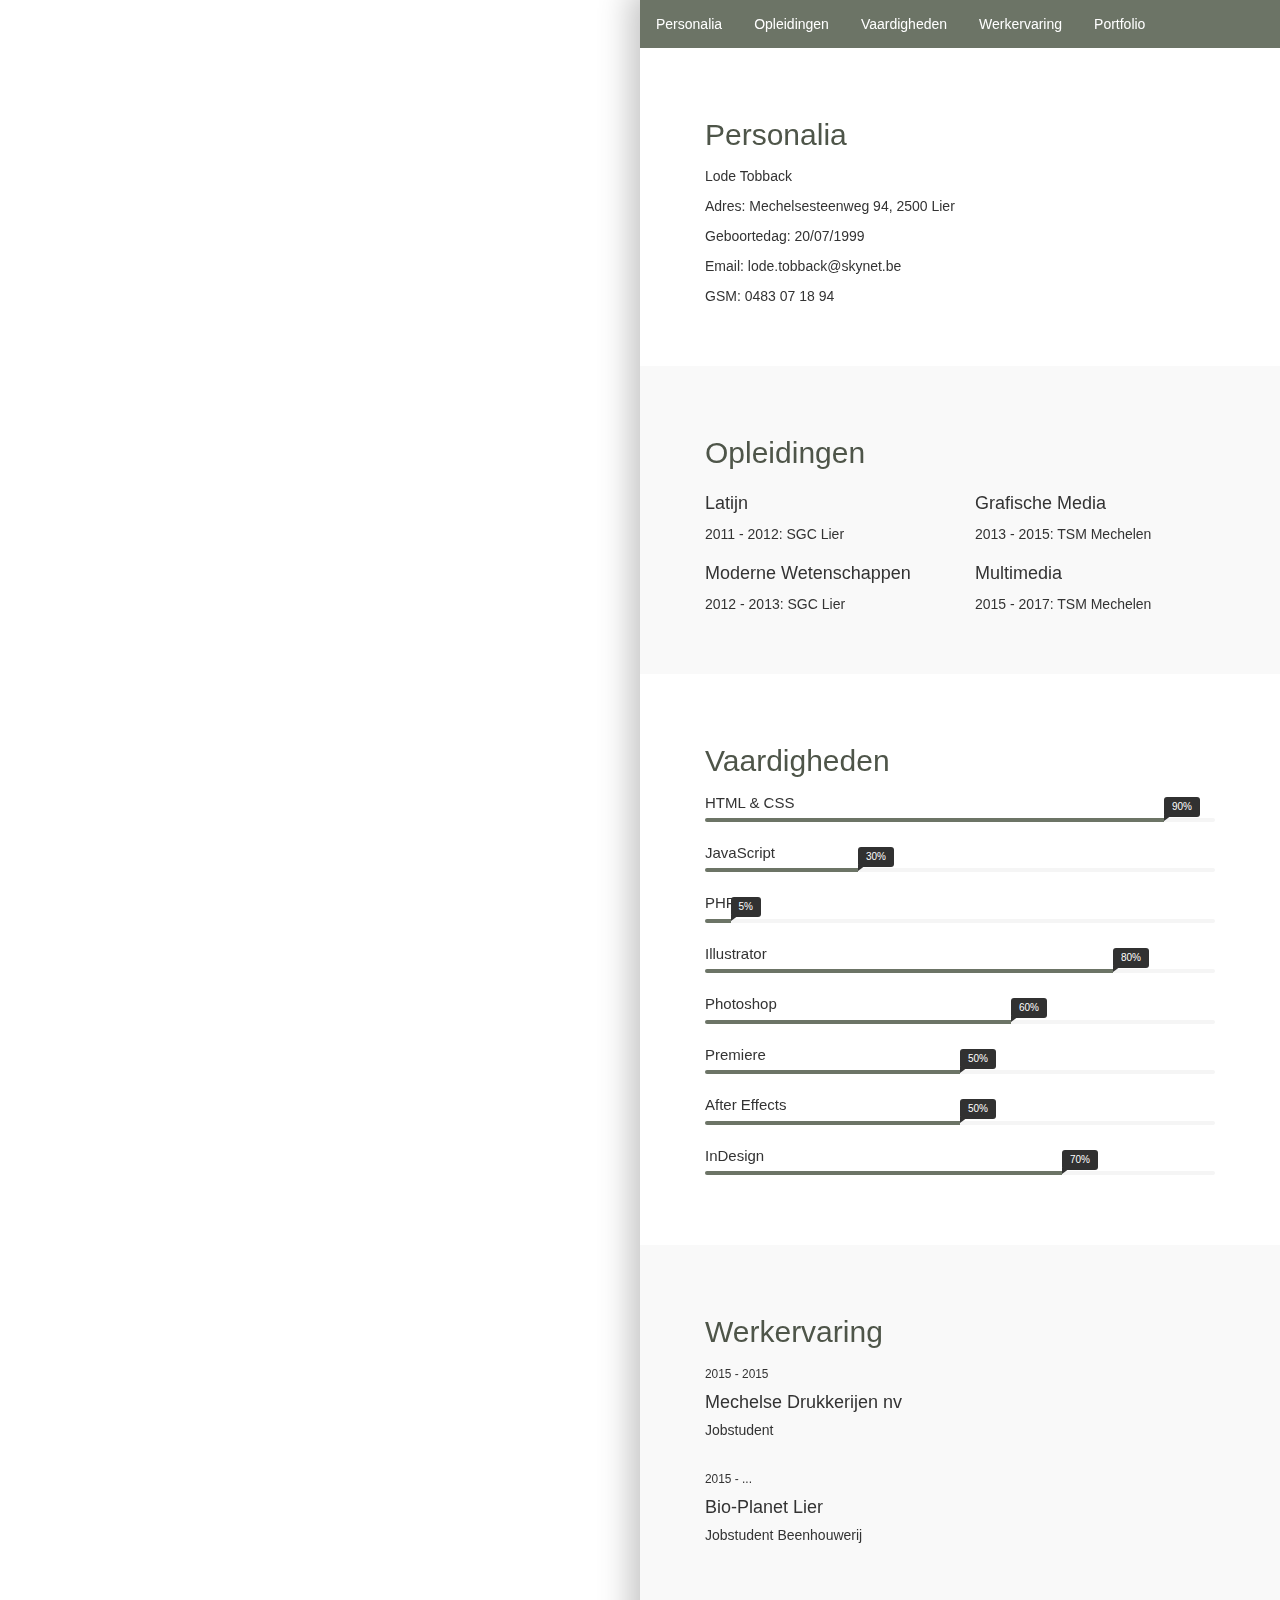
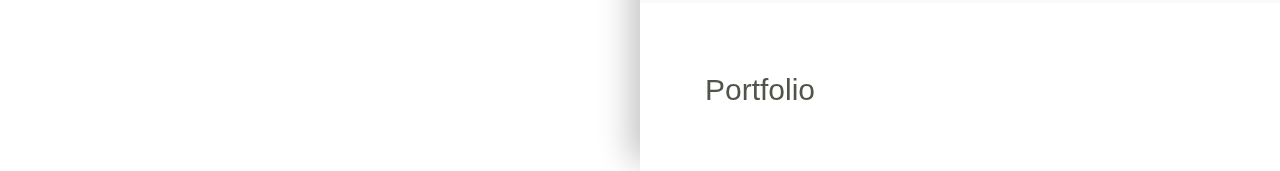
==== index.html @ f1d3b3cc "portfolio" ====
<!DOCTYPE html>
<html lang="nl">
<head>
 		  <!-- BASIS
          –––––––––––––––––––––––––––––––––––––––––––––––––– -->
		  <meta charset="utf-8">
		  <title>Lode Tobback</title>
		  <meta name="description" content="Lode Tobback">
		  <meta name="author" content="Lode Tobback"><meta name="Keywords" content="lode tobback" />
          <meta name="Description" content="" />
          <link rel="icon" href="img/favicon.gif" />
  
		  <!-- Mobile Specific Metas (responsive)
		   –––––––––––––––––––––––––––––––––––––––––––––––––– -->
		   <meta name="viewport" content="width=device-width, initial-scale=1">
  
		  <!-- CSS
		  –––––––––––––––––––––––––––––––––––––––––––––––––– -->
      <link href="css/font-awesome.min.css" rel="stylesheet">
      <link href="css/bootstrap.min.css" rel="stylesheet">
      <link href="css/style.css" rel="stylesheet">
  
		  <!-- SCRIPT
           –––––––––––––––––––––––––––––––––––––––––––––––––– -->
           <script src="http://ajax.googleapis.com/ajax/libs/jquery/2.0.0/jquery.min.js"></script>

</head>
<body>
<div class="container">
    <div class="columns-block">


        <!-- HEADER / FOTO
        –––––––––––––––––––––––––––––––––––––––––––––––––– -->
           
        <div class="left-col-block blocks">
            <header class="header">
                <div class="info">
                    <h1>Lode Tobback</h1>
                    <p>Student Multimedia @AHS Gent</p>
                </div>
                <div class="profile-img"></div>
            </header>
        </div>

        <!-- RECHTER CONTAINER
        –––––––––––––––––––––––––––––––––––––––––––––––––– -->

        <div class="right-col-block blocks">

         <!-- NAV
        –––––––––––––––––––––––––––––––––––––––––––––––––– -->

                <div class="nav">
                        <ul>
                            <li><a href="#over">Personalia</a></li>
                            <li><a href="#opleiding">Opleidingen</a></li>
                            <li><a href="#vaardigheden">Vaardigheden</a></li>
                            <li><a href="#ervaringen">Werkervaring</a></li>
                            <li><a href="#portfolio">Portfolio</a></li>
                          </ul>
                    </div>

        <!-- PERSONALIA
        –––––––––––––––––––––––––––––––––––––––––––––––––– -->

            <section class="intro section-wrapper">
                <div class="container-fluid">
                    <div class="row" id="over">
                        <div class="col-md-12">
                            <div class="section-title">
                                <h2>Personalia</h2>
                            </div>
                        </div>
                        <div class="col-md-12">
                                <p>Lode Tobback</p>
                                
                                <p>Adres: Mechelsesteenweg 94, 2500 Lier</p>
                                
                                <p>Geboortedag: 20/07/1999</p>
                                
                                <p>Email: lode.tobback@skynet.be</p>
                                
                                <p>GSM: 0483 07 18 94</p>


                        </div>
                    </div>
                </div>
            </section>
            
        <!-- OPLEIDINGEN
        –––––––––––––––––––––––––––––––––––––––––––––––––– -->

            <section class="expertise-wrapper section-wrapper gray-bg">
                <div class="container-fluid">
                    <div class="row" id="opleiding">
                        <div class="col-md-12">
                            <div class="section-title">
                                <h2>Opleidingen</h2>
                            </div>
                        </div>
                    </div>
            
                    <div class="row">
                        <div class="col-md-6">
                                <div class="expertise-item">
                                <h4>Latijn</h4>
                                <p>2011 - 2012: SGC Lier</p>
                                </div>
                        </div>
                        <div class="col-md-6">
                                <div class="expertise-item">
                                <h4>Grafische Media</h4>
                                <p>2013 - 2015:  TSM Mechelen</p>
                                </div>
                        </div>
                    </div>

                    <div class="row">
                        <div class="col-md-6">
                                <div class="expertise-item">
                                <h4>Moderne Wetenschappen</h4>
                                <p>2012 - 2013:  SGC Lier</p>
                            </div>
                        </div>
            
                        <div class="col-md-6">
                                <div class="expertise-item">
                                <h4>Multimedia</h4>
                                <p>2015 - 2017:  TSM Mechelen</p>
                                </div>
                        </div>
                    </div>
                </div>
            </section>


        <!-- VAARDIGHEDEN
        –––––––––––––––––––––––––––––––––––––––––––––––––– -->
            
            <section class="section-wrapper skills-wrapper">
                <div class="container-fluid">
                    <div class="row" id="vaardigheden">
                        <div class="col-md-12">
                            <div class="section-title">
                                <h2>Vaardigheden</h2>
                            </div>
                        </div>
                    </div>

                    <div class="row">
                        <div class="col-md-12">
                            <div class="progress-wrapper"> 

                                <div class="progress-item">
                                    <span class="progress-title">HTML & CSS</span>
                                    <div class="progress">
                                        <div class="progress-bar" role="progressbar" aria-valuenow="90" aria-valuemin="0"
                                            aria-valuemax="100" style="width: 90%"><span class="progress-percent"> 90%</span>
                                        </div>
                                    </div>
                                </div>

                                <div class="progress-item">
                                        <span class="progress-title">JavaScript</span>
                                        <div class="progress">
                                            <div class="progress-bar" role="progressbar" aria-valuenow="30" aria-valuemin="0"
                                                aria-valuemax="100" style="width: 30%"><span class="progress-percent"> 30%</span>
                                        </div>
                                    </div>
                                </div>

                                <div class="progress-item">
                                        <span class="progress-title">PHP</span>
                                        <div class="progress">
                                            <div class="progress-bar" role="progressbar" aria-valuenow="5" aria-valuemin="0"
                                                aria-valuemax="100" style="width: 5%"><span class="progress-percent"> 5%</span>
                                            </div>
                                        </div>
                                </div>
            
                                <div class="progress-item">
                                            <span class="progress-title">Illustrator</span>
                                            <div class="progress">
                                                <div class="progress-bar" role="progressbar" aria-valuenow="80" aria-valuemin="0"
                                                    aria-valuemax="100" style="width: 80%"><span class="progress-percent"> 80%</span>
                                        </div>
                                    </div>
                                </div>
            
                                <div class="progress-item">
                                        <span class="progress-title">Photoshop</span>
                                        <div class="progress">
                                            <div class="progress-bar" role="progressbar" aria-valuenow="60" aria-valuemin="0"
                                                aria-valuemax="100" style="width: 60%"><span class="progress-percent"> 60%</span>
                                            </div>
                                        </div>
                                    </div>
            
                                    <div class="progress-item">
                                            <span class="progress-title">Premiere</span>
                                            <div class="progress">
                                                <div class="progress-bar" role="progressbar" aria-valuenow="50" aria-valuemin="0"
                                                    aria-valuemax="100" style="width: 50%"><span class="progress-percent"> 50%</span>
                                            </div>
                                        </div>
                                    </div>
            
                                    <div class="progress-item">
                                            <span class="progress-title">After Effects</span>
                                            <div class="progress">
                                                <div class="progress-bar" role="progressbar" aria-valuenow="50" aria-valuemin="0"
                                                    aria-valuemax="100" style="width: 50%"><span class="progress-percent"> 50%</span>
                                                </div>
                                            </div>
                                    </div>
                
                                    <div class="progress-item">
                                                <span class="progress-title">InDesign</span>
                                                <div class="progress">
                                                    <div class="progress-bar" role="progressbar" aria-valuenow="70" aria-valuemin="0"
                                                        aria-valuemax="100" style="width: 70%"><span class="progress-percent"> 70%</span>
                                            </div>
                                        </div>
                                    </div>
                            </div>
                        </div>
                    </div>
                </div>
            </section>


        <!-- PERSONALIA
        –––––––––––––––––––––––––––––––––––––––––––––––––– -->
            
            <section class="section-wrapper section-experience gray-bg">
                <div class="container-fluid">
                    <div class="row" id="ervaringen">
                        <div class="col-md-12">
                            <div class="section-title"><h2>Werkervaring</h2></div>
                        </div>
                    </div>

                    <div class="row">
                        <div class="col-md-12">
                            <div class="content-item">
                                <small>2015 - 2015</small>
                                <h4>Mechelse Drukkerijen nv</h4>
                                <h5>Jobstudent</h5>
                            </div>
                            <br>
                            <div class="content-item">
                                <small>2015 - ...</small>
                                <h4>Bio-Planet Lier</h4>
                                <h5>Jobstudent Beenhouwerij</h5>
                            </div>
                        </div>
                    </div>
                </div>
            </section>


        <!-- PORTFOLIO
        –––––––––––––––––––––––––––––––––––––––––––––––––– -->
            
            <section class="section-wrapper section-education">
                <div class="container-fluid">
                    <div class="row" id="portfolio">
                        <div class="col-md-12">
                            <div class="section-title"><h2>Portfolio</h2></div>
                        </div>
                    </div>

                <!--    <div class="row">
                        <div class="col-md-12">
                                <div class="portcontainer">
                                        <a href="img/lode.jpg" download="taak">
                                        <img src="img/lode.jpg" class="image">
                                        <div class="overlay">Naam Taak</div></a>
                                 </div>
                        </div>
                    </div>-->
                </div>
            </section>

                 </div>
            </div>
        </div>
    </div>
    <script src="js/smooth.js"></script>
    <script src="js/back.js"></script>
<a href="#" class="back-to-top">&#8593;</a>
</body>
</html>
---- css/style.css ----
.nav ul {
    list-style-type: none;
    margin: 0;
    padding: 0;
    overflow: hidden;
    background-color: #6C7466;
}

.nav li {
    float: left;
}

.nav li a {
    display: block;
    color: white;
    text-align: center;
    padding: 14px 16px;
    text-decoration: none;
}

.nav li a:hover {
    background-color: rgb(78, 85, 73);
}

.header .profile-img {
    position: absolute;
    z-index: -1;
    width: 100%;
    height: 100%;
    background-image: url(img/lode.jpg);
    background-size: cover;
    background-position: center top;
}

.header .info {
    text-align: center;
    position: absolute;
    bottom: 0;
    left: 0;
    right: 0;
    width: 100%;
    margin: 0 auto;
    padding: 10%;
}

.info h1 {
    font-size: 36px;
    color: #ffffff;
    line-height: 1;
    margin: 0;
}

.info p {
    font-size: 18px;
    color: #ffffff;
}

.columns-block {
    flex-wrap: wrap;
    display: flex;
    justify-content: space-around;
}


.left-col-block {
    width: 50%;
    text-align: center;
    overflow: hidden;
    position: fixed;
    left: 0;
}

.right-col-block {
    width: 50%;
    position: absolute;
    right: 0;
    box-shadow: -10px -10px 30px rgba(0, 0, 0, 0.23);
}

.gray-bg {
    background-color: #f9f9f9;
}

/*  WRAPPER
-------------------------------------- */

#main-wrapper {
    background: #ffffff;
}

.section-wrapper {
    padding: 50px;
}

/*  TITLE
-------------------------------------- */
.section-title {
    margin-bottom: 15px;
}

.section-title h2 {
    margin-bottom: 5px;
    color:  rgb(78, 85, 73);
}

    
/*  HEADER
-------------------------------------- */

.header {
    padding: 0;
    margin: 0;
    height: 100vh;
    vertical-align: middle;
    position: relative;
}

.header .profile-img {
    position: absolute;
    width: 100%;
    height: 100%;
    background-image: url(../img/lode.jpg);
    background-size: cover;
    background-position: center top;
}



/*  SKILLS
-------------------------------------- */

.progress-item {
    position: relative;
}

.progress-item .progress-title {
    font-size: 15px;
    font-weight: 400;
    display: inline-block;
    margin-bottom: 5px;
}

.progress-item .progress {
    height: 4px;
    box-shadow: none;
    border-radius: 5px;
}

.progress-item .progress-bar {
    background-color: #6C7466;
    box-shadow: none;
    text-align: right;
}

.progress-item .progress-percent {
    font-size: 10px;
    background-color: #313131;
    position: absolute;
    top: 5px;
    padding: 0 8px;
    border-radius: 3px;
}

.progress-item .progress-percent::before {
    content: "";
    position: absolute;
    left: 0;
    bottom: -4px;
    border-top: 6px solid #313131;
    border-right: 8px solid transparent;
}

/*  PORTFOLIO
-------------------------------------- */


.portcontainer {
    position: relative;
    float: left;
    margin-right: 20px;
  }
  
  /* Make the image to responsive */
  .image {
    display: block;
    height: 300px;
  }
  
  /* The overlay effect - lays on top of the container and over the image */
  .overlay {
    position: absolute;  
    background: rgb(0, 0, 0);
    background: rgba(0, 0, 0, 0.5); 
    color: #f1f1f1; 
    width: 90%;
    transition: .5s ease;
    opacity:0;
    color: white;
    font-size: 20px;
    padding: 20px;
    text-align: center;
  }
  
  /* When you mouse over the container, fade in the overlay title */
  .portcontainer:hover .overlay {
    opacity: 1;
  }

  /* TERUG KNOP
---------------------------------------------------- */

.back-to-top {
    display:none;
    position: fixed;
    bottom: 2em;
    right: 0px;
    text-decoration: none;
    color: white;
    background-color: #6C7466;
    font-size: 20px;
    padding: 1em;
    margin-right: 40px;
 }
 
 .back-to-top:hover {   
    background-color: rgb(78, 85, 73);
    text-decoration:none;
    color:#ffffff;
 }
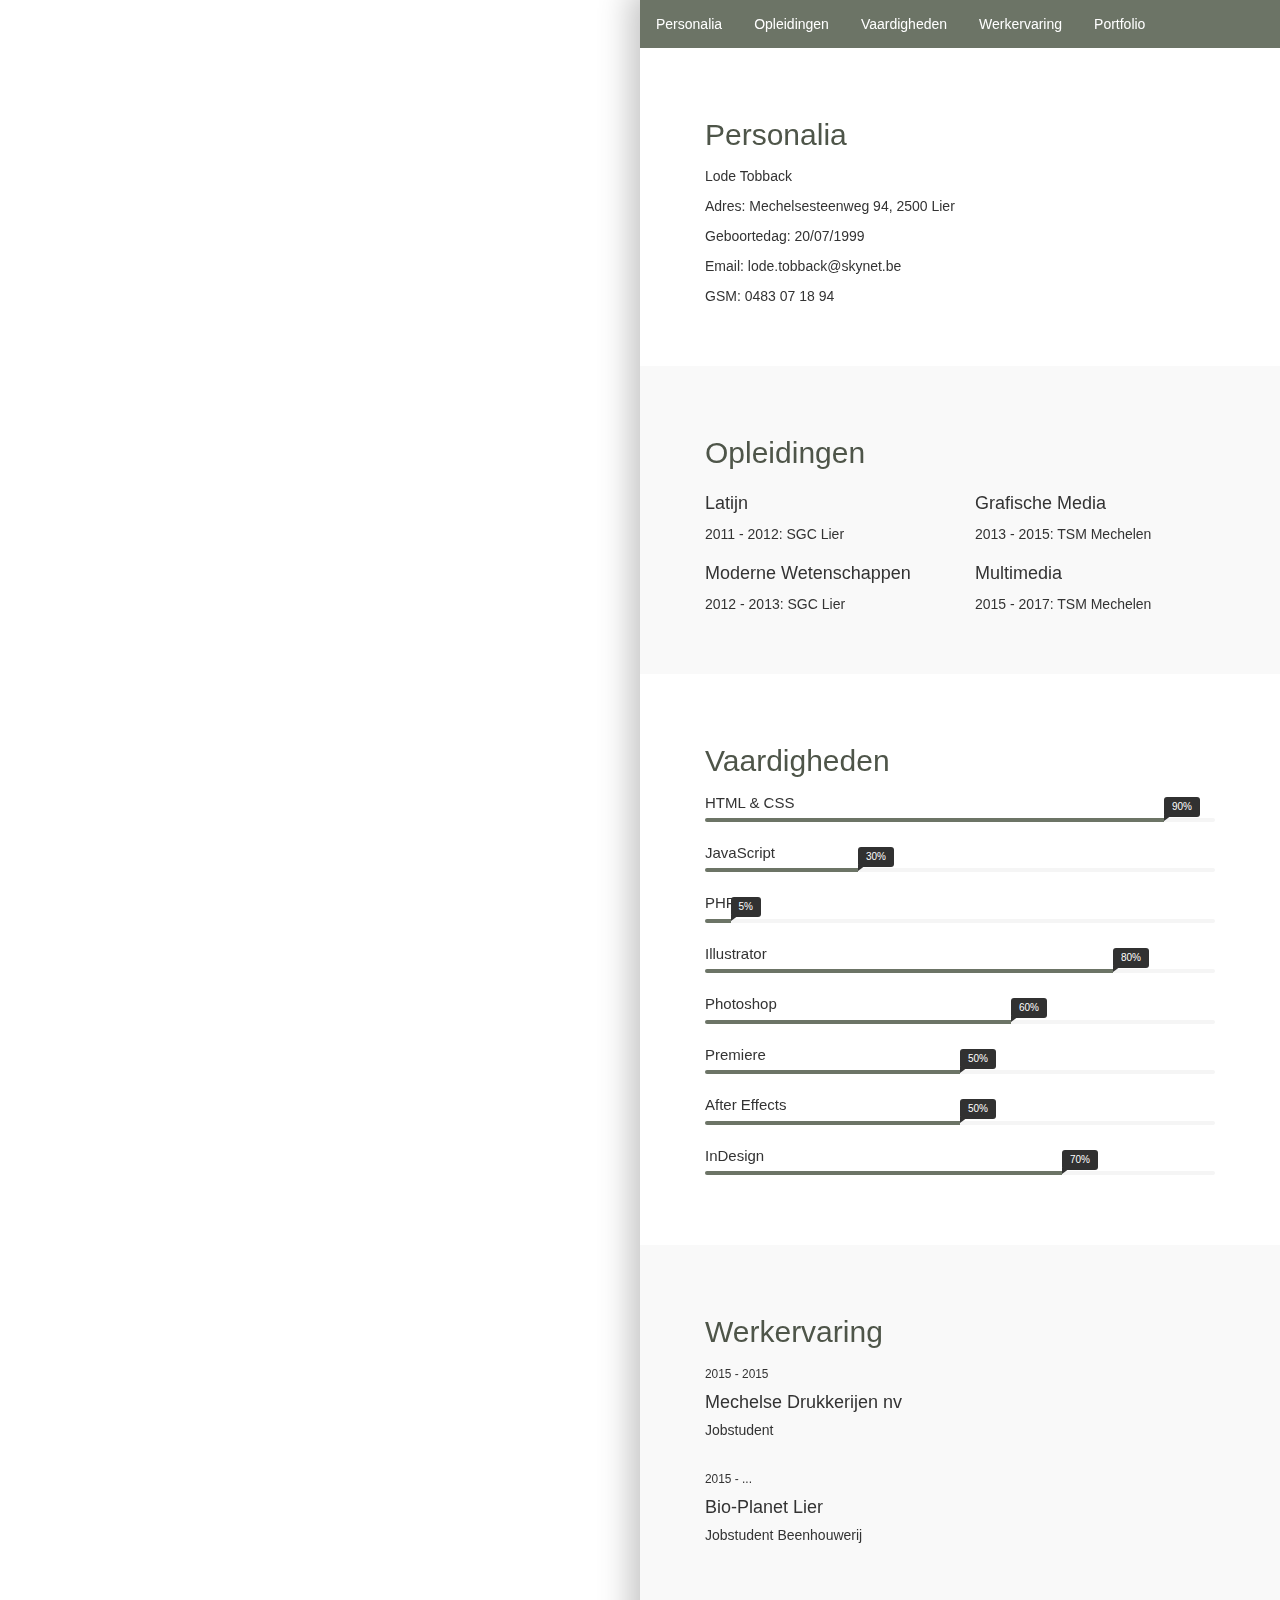
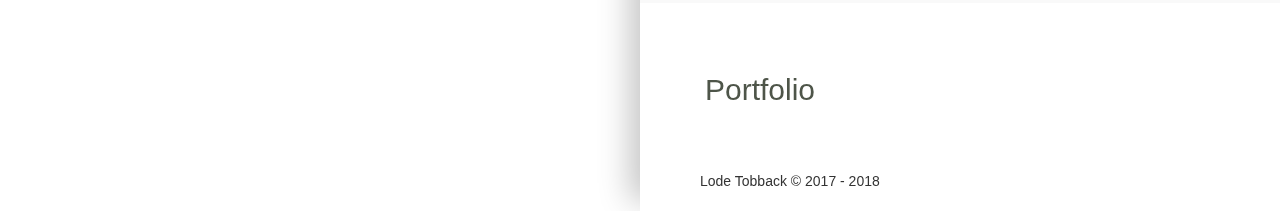
==== commit 7ff9b4c0: "portfolio" ====
--- a/index.html
+++ b/index.html
@@ -284,12 +284,69 @@
                 </div>
             </section>
 
+            <section class="footer">
+                <p> Lode Tobback &copy 2017 - 2018</p>
+            </section>
                  </div>
             </div>
         </div>
     </div>
-    <script src="js/smooth.js"></script>
-    <script src="js/back.js"></script>
+  <script>
+    jQuery(document).ready(function() {
+  var offset = 220;
+  var duration = 500;
+  jQuery(window).scroll(function() {
+  if (jQuery(this).scrollTop() > offset) {
+  jQuery('.back-to-top').fadeIn(duration);
+  } else {
+  jQuery('.back-to-top').fadeOut(duration);}
+  });
+  jQuery('.back-to-top').click(function(event) {
+  event.preventDefault();
+  jQuery('html, body').animate({scrollTop: 0}, duration);
+  return false;
+  })
+  });
+  </script>
+
+  <script>
+    // Select all links with hashes
+$('a[href*="#"]')
+  // Remove links that don't actually link to anything
+  .not('[href="#"]')
+  .not('[href="#0"]')
+  .click(function(event) {
+    // On-page links
+    if (
+      location.pathname.replace(/^\//, '') == this.pathname.replace(/^\//, '') 
+      && 
+      location.hostname == this.hostname
+    ) {
+      // Figure out element to scroll to
+      var target = $(this.hash);
+      target = target.length ? target : $('[name=' + this.hash.slice(1) + ']');
+      // Does a scroll target exist?
+      if (target.length) {
+        // Only prevent default if animation is actually gonna happen
+        event.preventDefault();
+        $('html, body').animate({
+          scrollTop: target.offset().top
+        }, 1000, function() {
+          // Callback after animation
+          // Must change focus!
+          var $target = $(target);
+          $target.focus();
+          if ($target.is(":focus")) { // Checking if the target was focused
+            return false;
+          } else {
+            $target.attr('tabindex','-1'); // Adding tabindex for elements not focusable
+            $target.focus(); // Set focus again
+          };
+        });
+      }
+    }
+  });
+  </script>
 <a href="#" class="back-to-top">&#8593;</a>
 </body>
 </html>--- a/css/style.css
+++ b/css/style.css
@@ -91,6 +91,11 @@
 
 .section-wrapper {
     padding: 50px;
+}
+
+.footer {
+    padding-left: 60px;
+    padding-bottom: 10px;
 }
 
 /*  TITLE
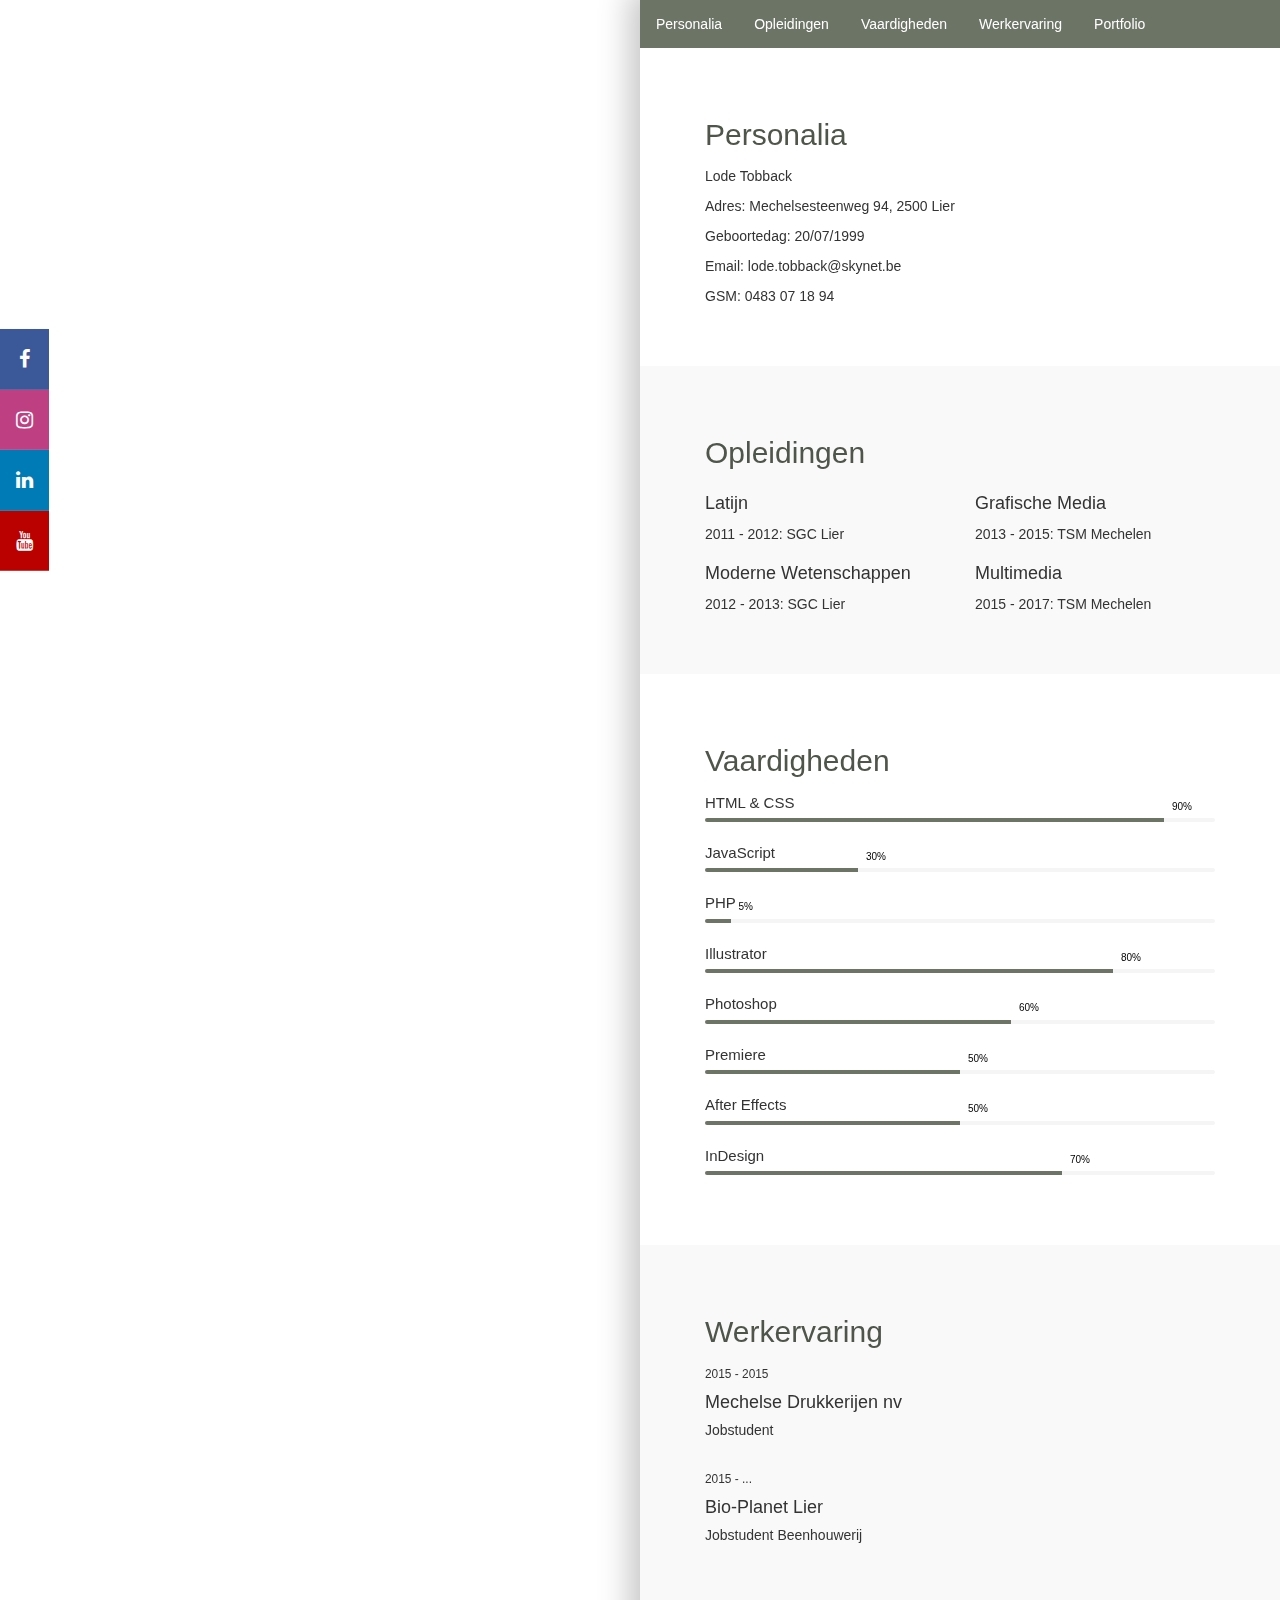
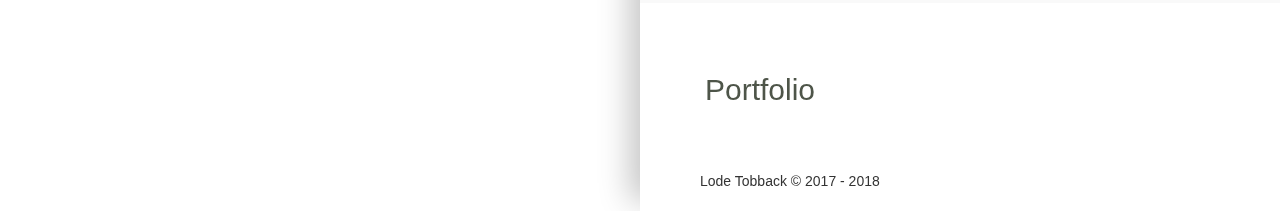
==== commit 33897621: "portfolio" ====
--- a/index.html
+++ b/index.html
@@ -8,7 +8,7 @@
 		  <meta name="description" content="Lode Tobback">
 		  <meta name="author" content="Lode Tobback"><meta name="Keywords" content="lode tobback" />
           <meta name="Description" content="" />
-          <link rel="icon" href="img/favicon.gif" />
+          <link rel="icon" href="img/favicon.png" />
   
 		  <!-- Mobile Specific Metas (responsive)
 		   –––––––––––––––––––––––––––––––––––––––––––––––––– -->
@@ -23,17 +23,22 @@
 		  <!-- SCRIPT
            –––––––––––––––––––––––––––––––––––––––––––––––––– -->
            <script src="http://ajax.googleapis.com/ajax/libs/jquery/2.0.0/jquery.min.js"></script>
-
 </head>
 <body>
 <div class="container">
     <div class="columns-block">
 
-
-        <!-- HEADER / FOTO
+        <!-- HEADER / FOTO + SOCIAL MEDIA
         –––––––––––––––––––––––––––––––––––––––––––––––––– -->
            
         <div class="left-col-block blocks">
+                <div class="icon-bar">
+                        <a href="https://www.facebook.com/lode.tobback" class="facebook"><i class="fa fa-facebook"></i></a> 
+                        <a href="https://www.instagram.com/tobbacklode/" class="instagram"><i class="fa fa-instagram"></i></a> 
+                        <a href="https://www.linkedin.com/in/lode-tobback-a7b5b9152/" class="linkedin"><i class="fa fa-linkedin"></i></a>
+                        <a href="https://www.youtube.com/channel/UCr60RPThNzlgz03XHF0Kyog?view_as=subscriber" class="youtube"><i class="fa fa-youtube"></i></a> 
+                </div>
+    
             <header class="header">
                 <div class="info">
                     <h1>Lode Tobback</h1>
--- a/css/style.css
+++ b/css/style.css
@@ -160,21 +160,15 @@
 
 .progress-item .progress-percent {
     font-size: 10px;
-    background-color: #313131;
     position: absolute;
     top: 5px;
     padding: 0 8px;
     border-radius: 3px;
-}
-
-.progress-item .progress-percent::before {
-    content: "";
-    position: absolute;
-    left: 0;
-    bottom: -4px;
-    border-top: 6px solid #313131;
-    border-right: 8px solid transparent;
-}
+    color: black;
+    font-weight: 500;
+}
+
+
 
 /*  PORTFOLIO
 -------------------------------------- */
@@ -232,4 +226,45 @@
     background-color: rgb(78, 85, 73);
     text-decoration:none;
     color:#ffffff;
- }+ }
+
+
+  /* SOCIAL MEDIA
+---------------------------------------------------- */
+.icon-bar {
+    position: fixed;
+    top: 50%;
+    -webkit-transform: translateY(-50%);
+    -ms-transform: translateY(-50%);
+    transform: translateY(-50%);
+    z-index: 1;
+  }
+  
+  .icon-bar a {
+    display: block;
+    text-align: center;
+    padding: 16px;
+    transition: all 0.3s ease;
+    color: white;
+    font-size: 20px;
+  }
+  
+  .facebook {
+    background: #3B5998;
+    color: white;
+  }
+  
+  .instagram {
+    background: #BE4083;
+    color: white;
+  }
+  
+  .linkedin {
+    background: #007bb5;
+    color: white;
+  }
+  
+  .youtube {
+    background: #bb0000;
+    color: white;
+  }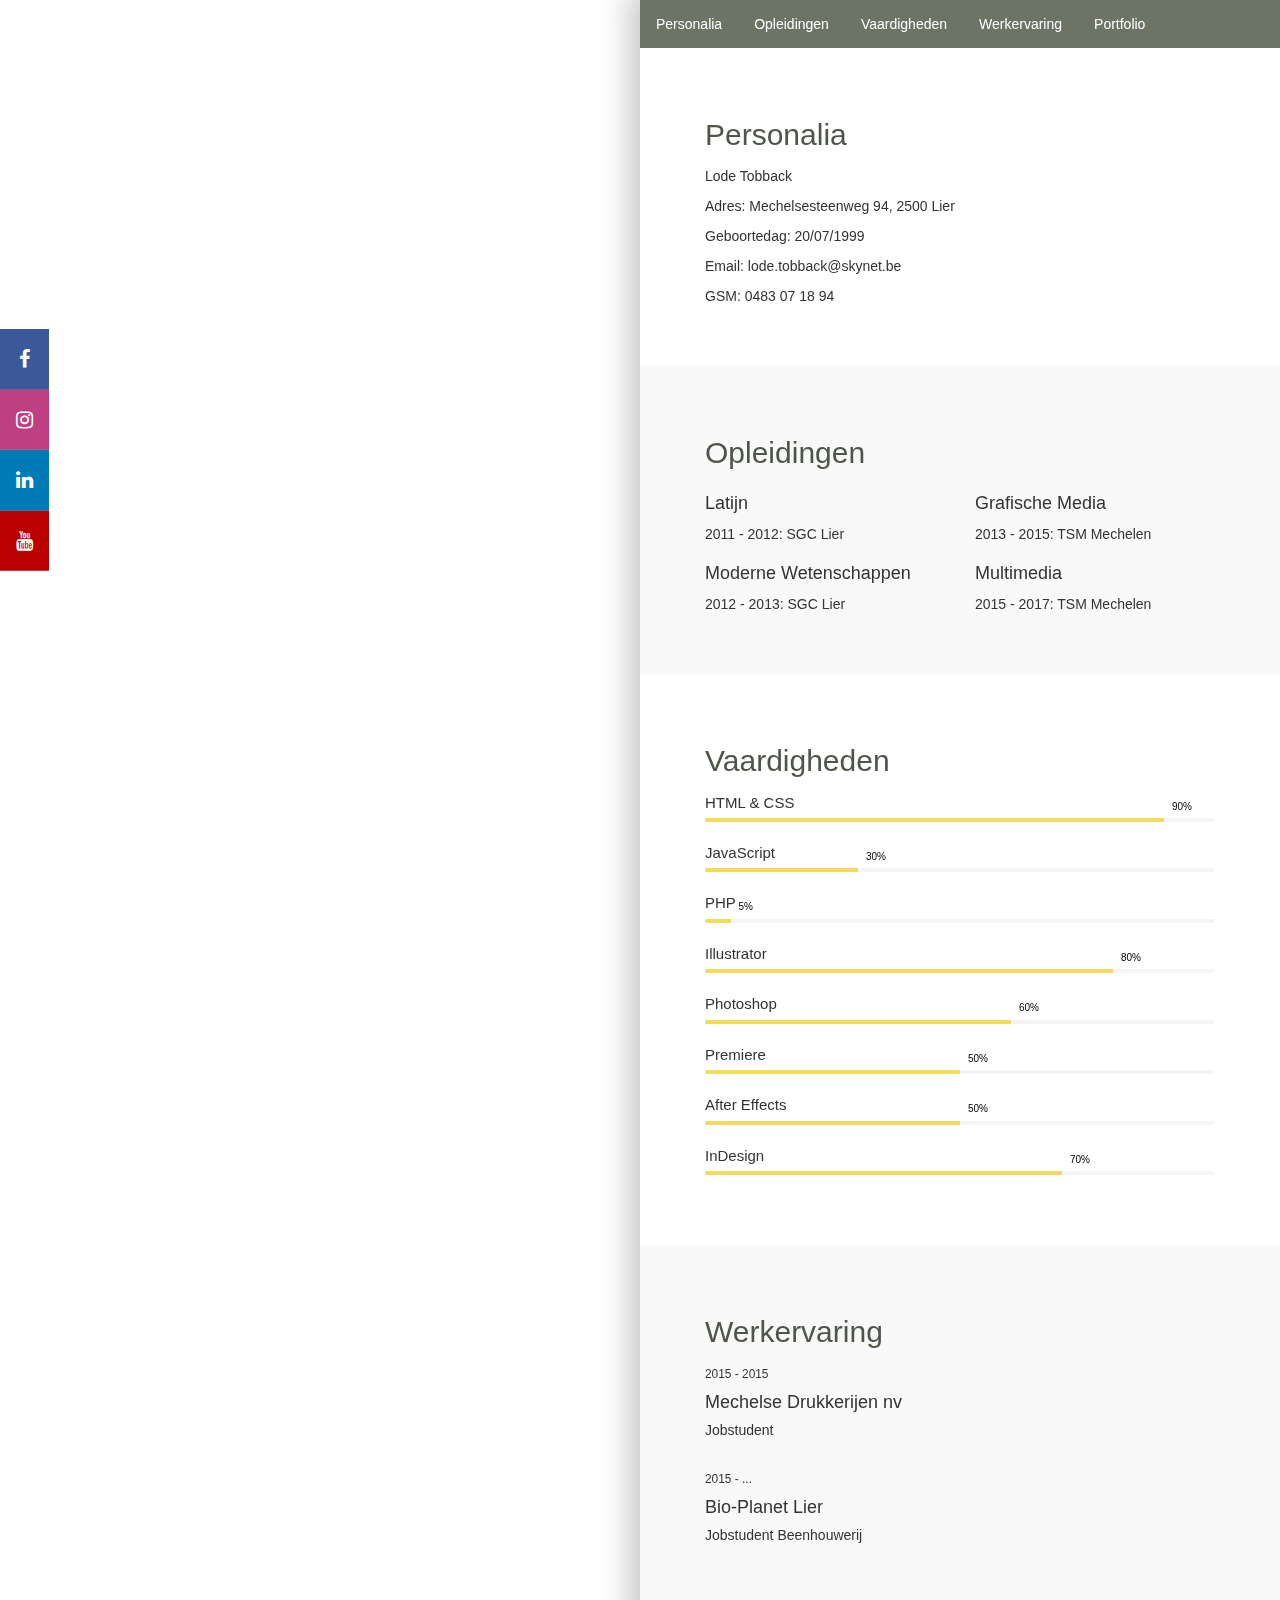
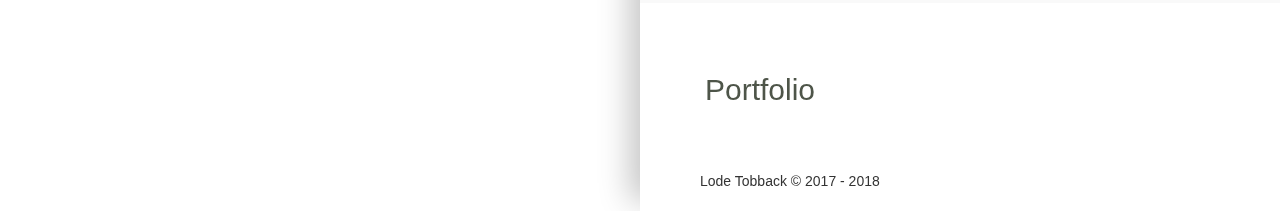
==== commit a9331372: "portfolio" ====
--- a/index.html
+++ b/index.html
@@ -8,7 +8,7 @@
 		  <meta name="description" content="Lode Tobback">
 		  <meta name="author" content="Lode Tobback"><meta name="Keywords" content="lode tobback" />
           <meta name="Description" content="" />
-          <link rel="icon" href="img/favicon.png" />
+          <link rel="icon" href="img/favicon.gif" />
   
 		  <!-- Mobile Specific Metas (responsive)
 		   –––––––––––––––––––––––––––––––––––––––––––––––––– -->
@@ -18,11 +18,12 @@
 		  –––––––––––––––––––––––––––––––––––––––––––––––––– -->
       <link href="css/font-awesome.min.css" rel="stylesheet">
       <link href="css/bootstrap.min.css" rel="stylesheet">
+      <link rel="stylesheet" href="https://cdnjs.cloudflare.com/ajax/libs/font-awesome/4.7.0/css/font-awesome.min.css">
       <link href="css/style.css" rel="stylesheet">
   
 		  <!-- SCRIPT
            –––––––––––––––––––––––––––––––––––––––––––––––––– -->
-           <script src="http://ajax.googleapis.com/ajax/libs/jquery/2.0.0/jquery.min.js"></script>
+           <script src="https://ajax.googleapis.com/ajax/libs/jquery/3.3.1/jquery.min.js"></script>
 </head>
 <body>
 <div class="container">
@@ -33,10 +34,10 @@
            
         <div class="left-col-block blocks">
                 <div class="icon-bar">
-                        <a href="https://www.facebook.com/lode.tobback" class="facebook"><i class="fa fa-facebook"></i></a> 
-                        <a href="https://www.instagram.com/tobbacklode/" class="instagram"><i class="fa fa-instagram"></i></a> 
-                        <a href="https://www.linkedin.com/in/lode-tobback-a7b5b9152/" class="linkedin"><i class="fa fa-linkedin"></i></a>
-                        <a href="https://www.youtube.com/channel/UCr60RPThNzlgz03XHF0Kyog?view_as=subscriber" class="youtube"><i class="fa fa-youtube"></i></a> 
+                        <a href="https://www.facebook.com/lode.tobback" class="facebook" TARGET="_blank"><i class="fa fa-facebook"></i></a> 
+                        <a href="https://www.instagram.com/tobbacklode/" class="instagram" TARGET="_blank"><i class="fa fa-instagram"></i></a> 
+                        <a href="https://www.linkedin.com/in/lode-tobback-a7b5b9152/" class="linkedin" TARGET="_blank"><i class="fa fa-linkedin"></i></a>
+                        <a href="https://www.youtube.com/channel/UCr60RPThNzlgz03XHF0Kyog?view_as=subscriber" class="youtube" TARGET="_blank"><i class="fa fa-youtube"></i></a> 
                 </div>
     
             <header class="header">
--- a/css/style.css
+++ b/css/style.css
@@ -153,7 +153,7 @@
 }
 
 .progress-item .progress-bar {
-    background-color: #6C7466;
+    background-color: #F1DC5C;
     box-shadow: none;
     text-align: right;
 }
@@ -223,7 +223,7 @@
  }
  
  .back-to-top:hover {   
-    background-color: rgb(78, 85, 73);
+    background-color: #F1DC5C;
     text-decoration:none;
     color:#ffffff;
  }
